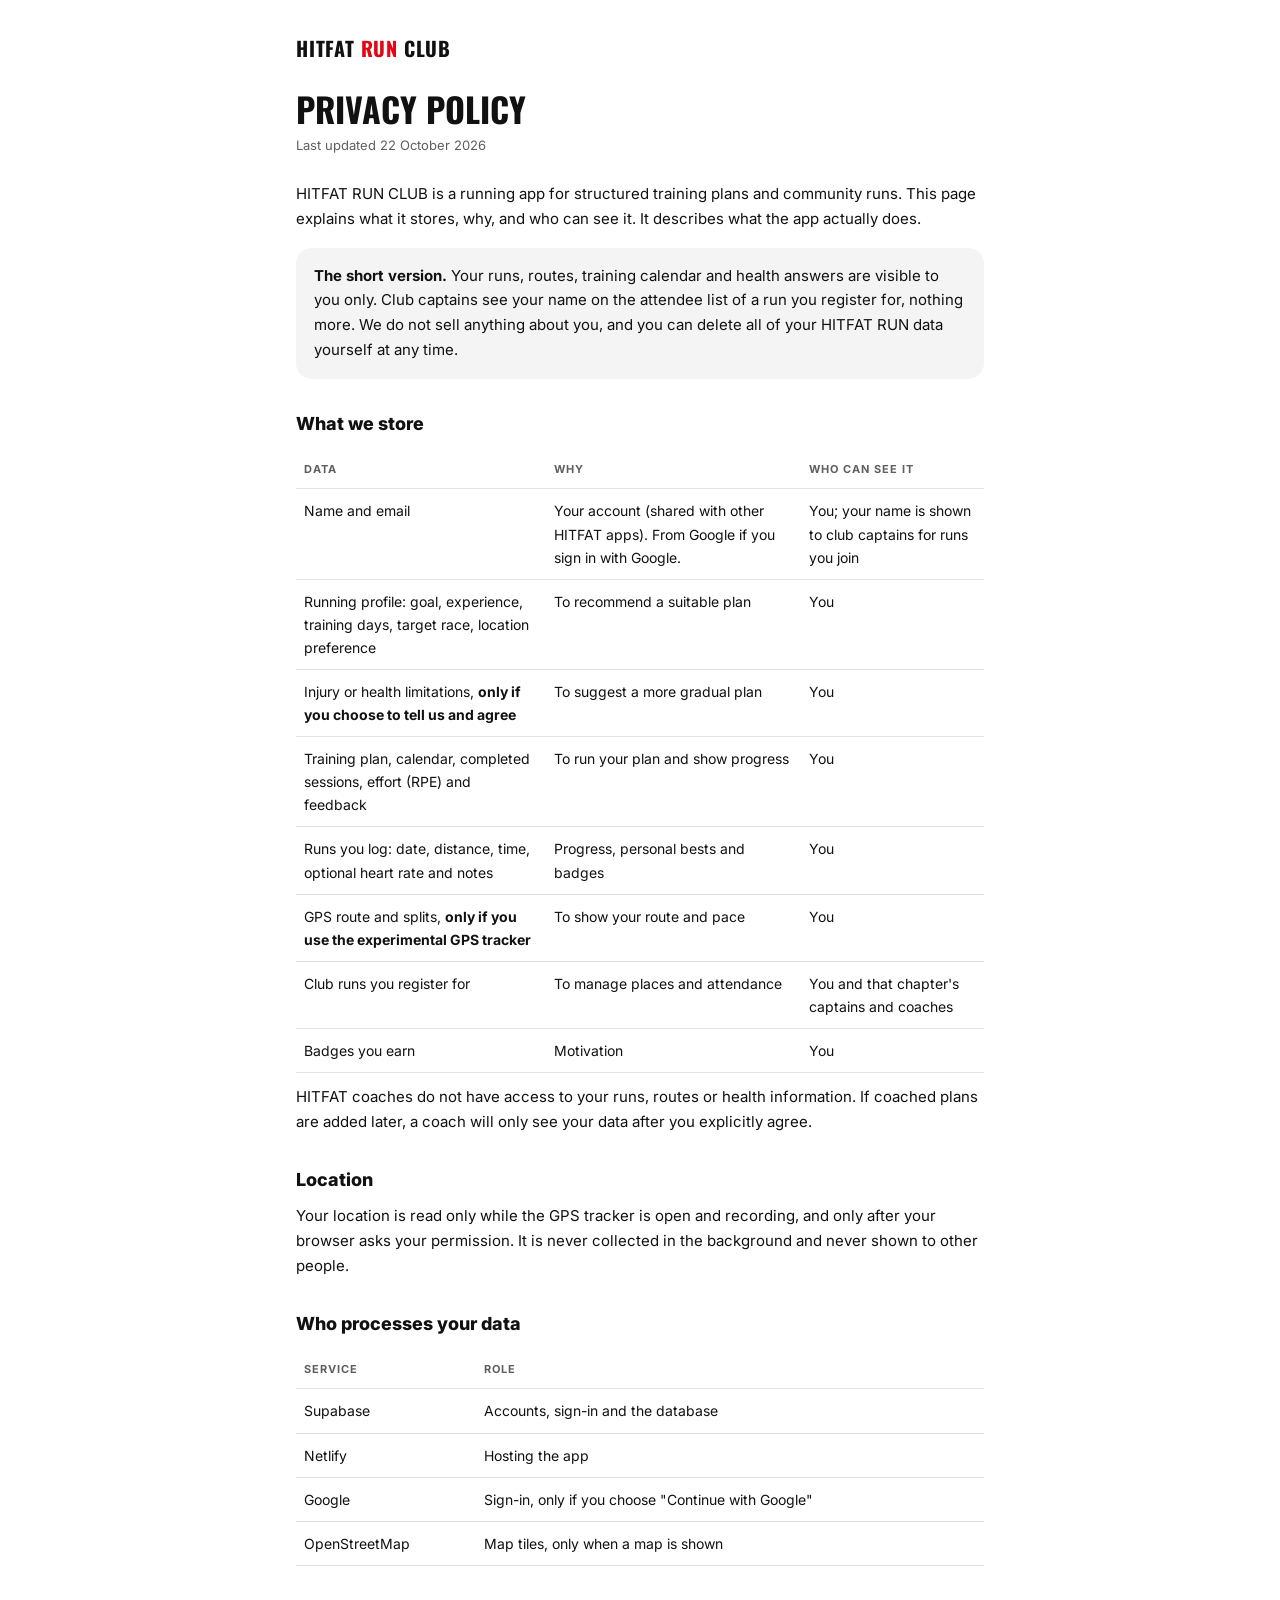
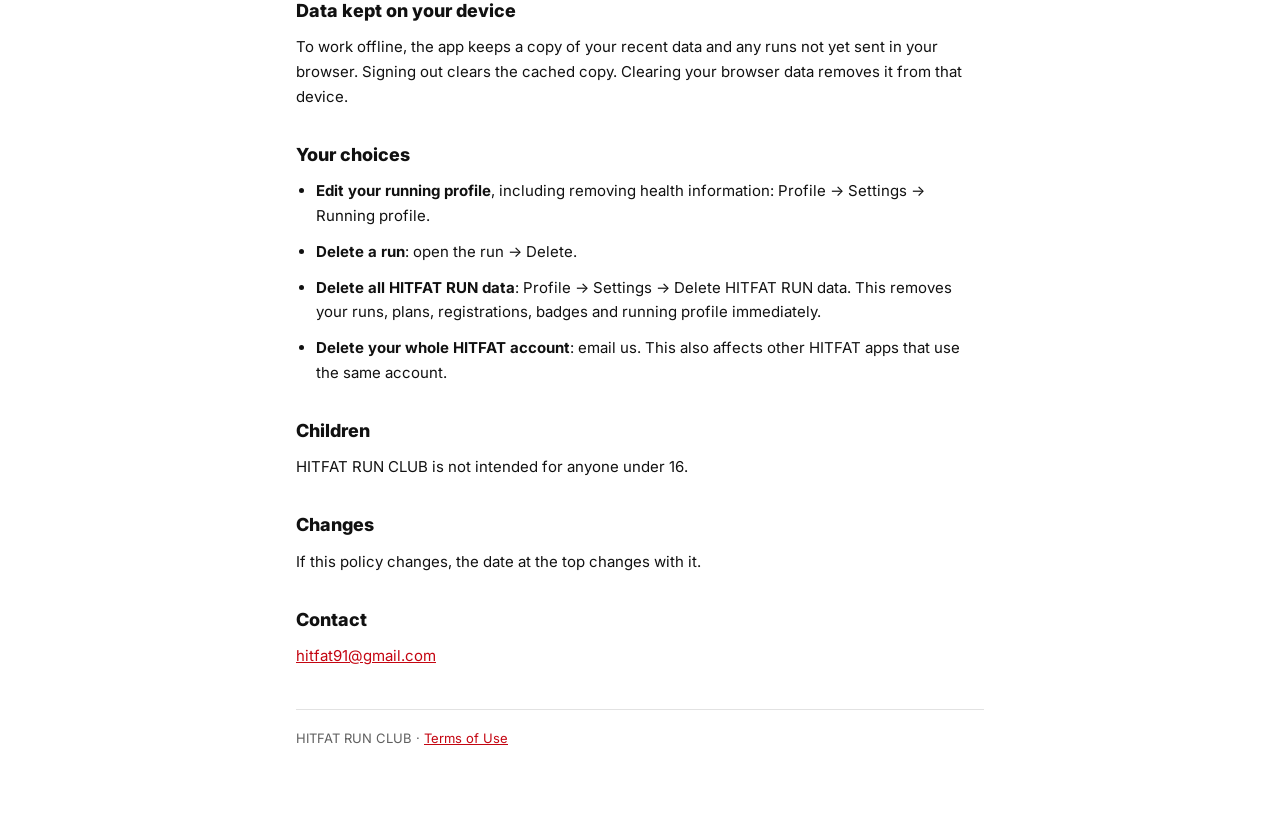
==== privacy.html @ 2c6443d7 "HITFAT RUN CLUB: standalone site, Phase 1 MVP HITFAT RUN as its own site with the app at the root, m" ====
<!DOCTYPE html>
<html lang="en">
<head>
<meta charset="UTF-8">
<meta name="viewport" content="width=device-width, initial-scale=1.0, viewport-fit=cover">
<title>Privacy Policy — HITFAT RUN CLUB</title>
<link rel="icon" type="image/png" sizes="32x32" href="/favicon-32.png">
<link rel="stylesheet" href="https://fonts.googleapis.com/css2?family=Oswald:wght@700&family=Inter:wght@400;600;800&display=swap">
<link rel="stylesheet" href="/legal.css">
</head>
<body>
<div class="wrap">
  <a class="brand" href="/">HITFAT <b>RUN</b> CLUB</a>
  <h1>Privacy Policy</h1>
  <div class="upd">Last updated 22 October 2026</div>

  <p>HITFAT RUN CLUB is a running app for structured training plans and community runs. This page explains what
     it stores, why, and who can see it. It describes what the app actually does.</p>

  <div class="card"><p><b>The short version.</b> Your runs, routes, training calendar and health answers are visible
     to you only. Club captains see your name on the attendee list of a run you register for, nothing more. We do
     not sell anything about you, and you can delete all of your HITFAT RUN data yourself at any time.</p></div>

  <h2>What we store</h2>
  <table>
    <tr><th>Data</th><th>Why</th><th>Who can see it</th></tr>
    <tr><td>Name and email</td><td>Your account (shared with other HITFAT apps). From Google if you sign in with Google.</td><td>You; your name is shown to club captains for runs you join</td></tr>
    <tr><td>Running profile: goal, experience, training days, target race, location preference</td><td>To recommend a suitable plan</td><td>You</td></tr>
    <tr><td>Injury or health limitations, <b>only if you choose to tell us and agree</b></td><td>To suggest a more gradual plan</td><td>You</td></tr>
    <tr><td>Training plan, calendar, completed sessions, effort (RPE) and feedback</td><td>To run your plan and show progress</td><td>You</td></tr>
    <tr><td>Runs you log: date, distance, time, optional heart rate and notes</td><td>Progress, personal bests and badges</td><td>You</td></tr>
    <tr><td>GPS route and splits, <b>only if you use the experimental GPS tracker</b></td><td>To show your route and pace</td><td>You</td></tr>
    <tr><td>Club runs you register for</td><td>To manage places and attendance</td><td>You and that chapter's captains and coaches</td></tr>
    <tr><td>Badges you earn</td><td>Motivation</td><td>You</td></tr>
  </table>
  <p>HITFAT coaches do not have access to your runs, routes or health information. If coached plans are added
     later, a coach will only see your data after you explicitly agree.</p>

  <h2>Location</h2>
  <p>Your location is read only while the GPS tracker is open and recording, and only after your browser asks your
     permission. It is never collected in the background and never shown to other people.</p>

  <h2>Who processes your data</h2>
  <table>
    <tr><th>Service</th><th>Role</th></tr>
    <tr><td>Supabase</td><td>Accounts, sign-in and the database</td></tr>
    <tr><td>Netlify</td><td>Hosting the app</td></tr>
    <tr><td>Google</td><td>Sign-in, only if you choose "Continue with Google"</td></tr>
    <tr><td>OpenStreetMap</td><td>Map tiles, only when a map is shown</td></tr>
  </table>

  <h2>Data kept on your device</h2>
  <p>To work offline, the app keeps a copy of your recent data and any runs not yet sent in your browser. Signing out
     clears the cached copy. Clearing your browser data removes it from that device.</p>

  <h2>Your choices</h2>
  <ul>
    <li><b>Edit your running profile</b>, including removing health information: Profile → Settings → Running profile.</li>
    <li><b>Delete a run</b>: open the run → Delete.</li>
    <li><b>Delete all HITFAT RUN data</b>: Profile → Settings → Delete HITFAT RUN data. This removes your runs, plans,
        registrations, badges and running profile immediately.</li>
    <li><b>Delete your whole HITFAT account</b>: email us. This also affects other HITFAT apps that use the same account.</li>
  </ul>

  <h2>Children</h2>
  <p>HITFAT RUN CLUB is not intended for anyone under 16.</p>

  <h2>Changes</h2>
  <p>If this policy changes, the date at the top changes with it.</p>

  <h2>Contact</h2>
  <p><a href="mailto:hitfat91@gmail.com">hitfat91@gmail.com</a></p>

  <div class="foot">HITFAT RUN CLUB · <a href="/terms">Terms of Use</a></div>
</div>
</body>
</html>
---- legal.css ----
/* Shared by privacy.html and terms.html */
:root{ --bg:#fff; --surface:#F4F4F4; --line:#E2E2E2; --text:#111; --muted:#5F5F5F; --red:#C40511; }
@media (prefers-color-scheme: dark){ :root{ --bg:#0B0B0B; --surface:#161616; --line:#2A2A2A; --text:#fff; --muted:#A8A8A8; --red:#FF4D57; } }
*{ box-sizing:border-box; margin:0; padding:0; }
body{ background:var(--bg); color:var(--text); font-family:Inter,system-ui,sans-serif; line-height:1.65; }
.wrap{ max-width:720px; margin:0 auto; padding:32px 16px 80px; }
.brand{ font-family:Oswald,"Arial Narrow",sans-serif; font-weight:700; font-size:20px; letter-spacing:.04em; display:block; margin-bottom:26px; color:var(--text); text-decoration:none; }
.brand b{ color:#E30613; }
h1{ font-family:Oswald,"Arial Narrow",sans-serif; font-size:34px; text-transform:uppercase; line-height:1.05; margin-bottom:8px; }
h2{ font-size:18px; font-weight:800; margin:30px 0 10px; }
.upd{ color:var(--muted); font-size:13px; margin-bottom:26px; }
p,li{ font-size:15px; margin-bottom:11px; }
ul{ padding-left:20px; }
a{ color:var(--red); }
.card{ background:var(--surface); border-radius:16px; padding:16px 18px; margin:16px 0; }
.card p:last-child{ margin-bottom:0; }
table{ width:100%; border-collapse:collapse; margin:12px 0; font-size:14px; }
th,td{ text-align:left; padding:10px 8px; border-bottom:1px solid var(--line); vertical-align:top; }
th{ color:var(--muted); font-size:11px; letter-spacing:1px; text-transform:uppercase; }
.foot{ margin-top:40px; padding-top:18px; border-top:1px solid var(--line); color:var(--muted); font-size:13px; }
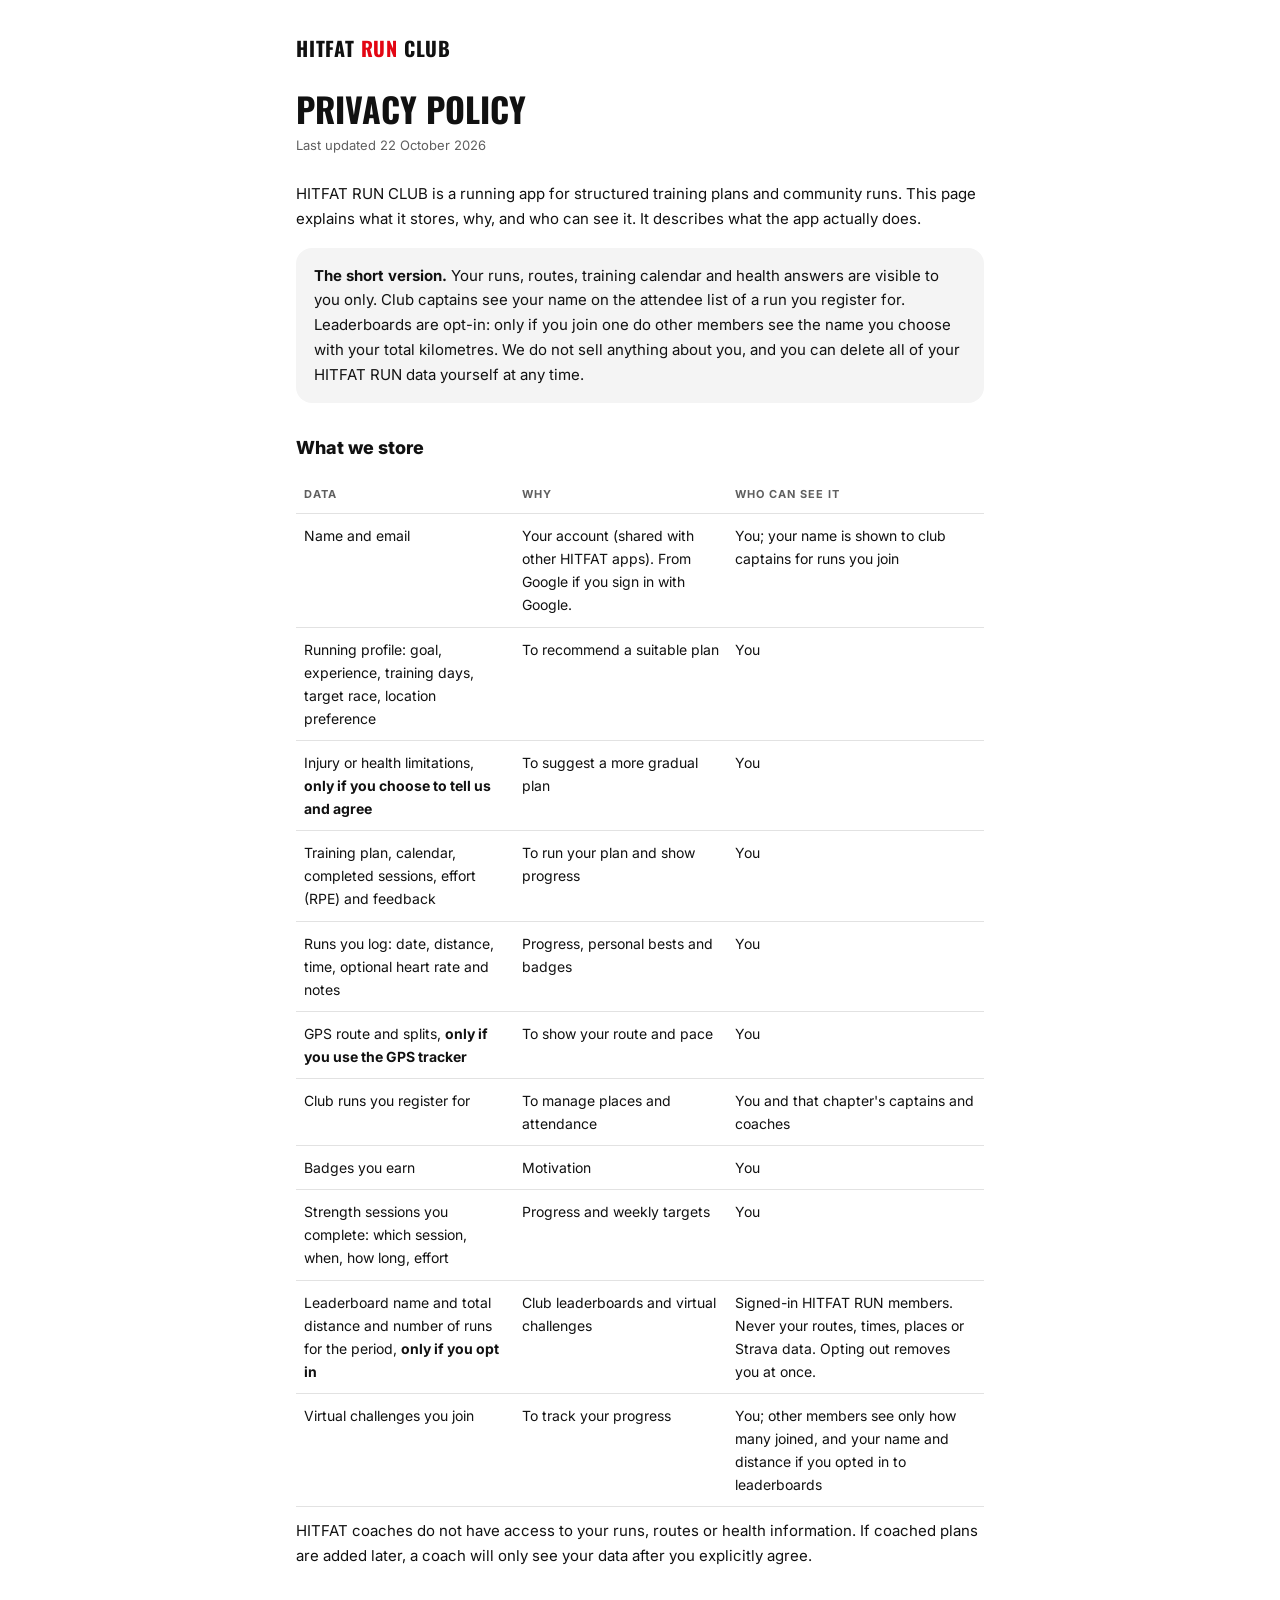
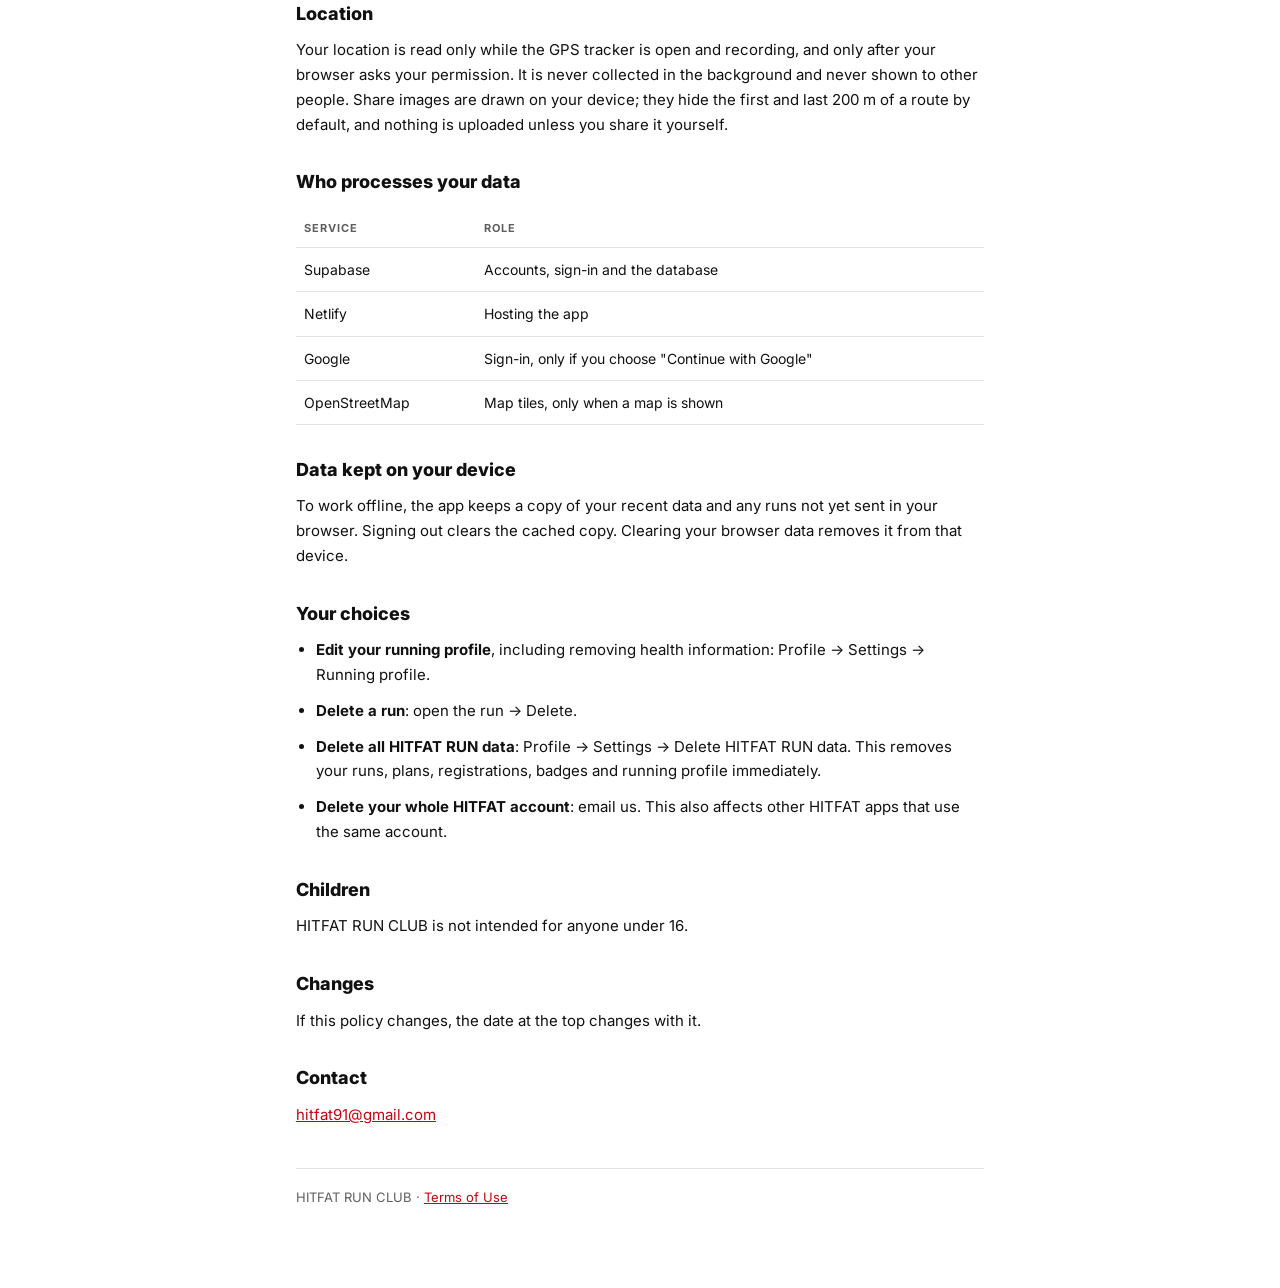
==== commit 2b6fb0d6: "Opt-in leaderboard and virtual run challenges - Leaderboard: week or month, all clubs or your chapte" ====
--- a/privacy.html
+++ b/privacy.html
@@ -18,7 +18,8 @@
      it stores, why, and who can see it. It describes what the app actually does.</p>
 
   <div class="card"><p><b>The short version.</b> Your runs, routes, training calendar and health answers are visible
-     to you only. Club captains see your name on the attendee list of a run you register for, nothing more. We do
+     to you only. Club captains see your name on the attendee list of a run you register for. Leaderboards are
+     opt-in: only if you join one do other members see the name you choose with your total kilometres. We do
      not sell anything about you, and you can delete all of your HITFAT RUN data yourself at any time.</p></div>
 
   <h2>What we store</h2>
@@ -29,16 +30,20 @@
     <tr><td>Injury or health limitations, <b>only if you choose to tell us and agree</b></td><td>To suggest a more gradual plan</td><td>You</td></tr>
     <tr><td>Training plan, calendar, completed sessions, effort (RPE) and feedback</td><td>To run your plan and show progress</td><td>You</td></tr>
     <tr><td>Runs you log: date, distance, time, optional heart rate and notes</td><td>Progress, personal bests and badges</td><td>You</td></tr>
-    <tr><td>GPS route and splits, <b>only if you use the experimental GPS tracker</b></td><td>To show your route and pace</td><td>You</td></tr>
+    <tr><td>GPS route and splits, <b>only if you use the GPS tracker</b></td><td>To show your route and pace</td><td>You</td></tr>
     <tr><td>Club runs you register for</td><td>To manage places and attendance</td><td>You and that chapter's captains and coaches</td></tr>
     <tr><td>Badges you earn</td><td>Motivation</td><td>You</td></tr>
+    <tr><td>Strength sessions you complete: which session, when, how long, effort</td><td>Progress and weekly targets</td><td>You</td></tr>
+    <tr><td>Leaderboard name and total distance and number of runs for the period, <b>only if you opt in</b></td><td>Club leaderboards and virtual challenges</td><td>Signed-in HITFAT RUN members. Never your routes, times, places or Strava data. Opting out removes you at once.</td></tr>
+    <tr><td>Virtual challenges you join</td><td>To track your progress</td><td>You; other members see only how many joined, and your name and distance if you opted in to leaderboards</td></tr>
   </table>
   <p>HITFAT coaches do not have access to your runs, routes or health information. If coached plans are added
      later, a coach will only see your data after you explicitly agree.</p>
 
   <h2>Location</h2>
   <p>Your location is read only while the GPS tracker is open and recording, and only after your browser asks your
-     permission. It is never collected in the background and never shown to other people.</p>
+     permission. It is never collected in the background and never shown to other people. Share images are drawn on your device;
+     they hide the first and last 200 m of a route by default, and nothing is uploaded unless you share it yourself.</p>
 
   <h2>Who processes your data</h2>
   <table>
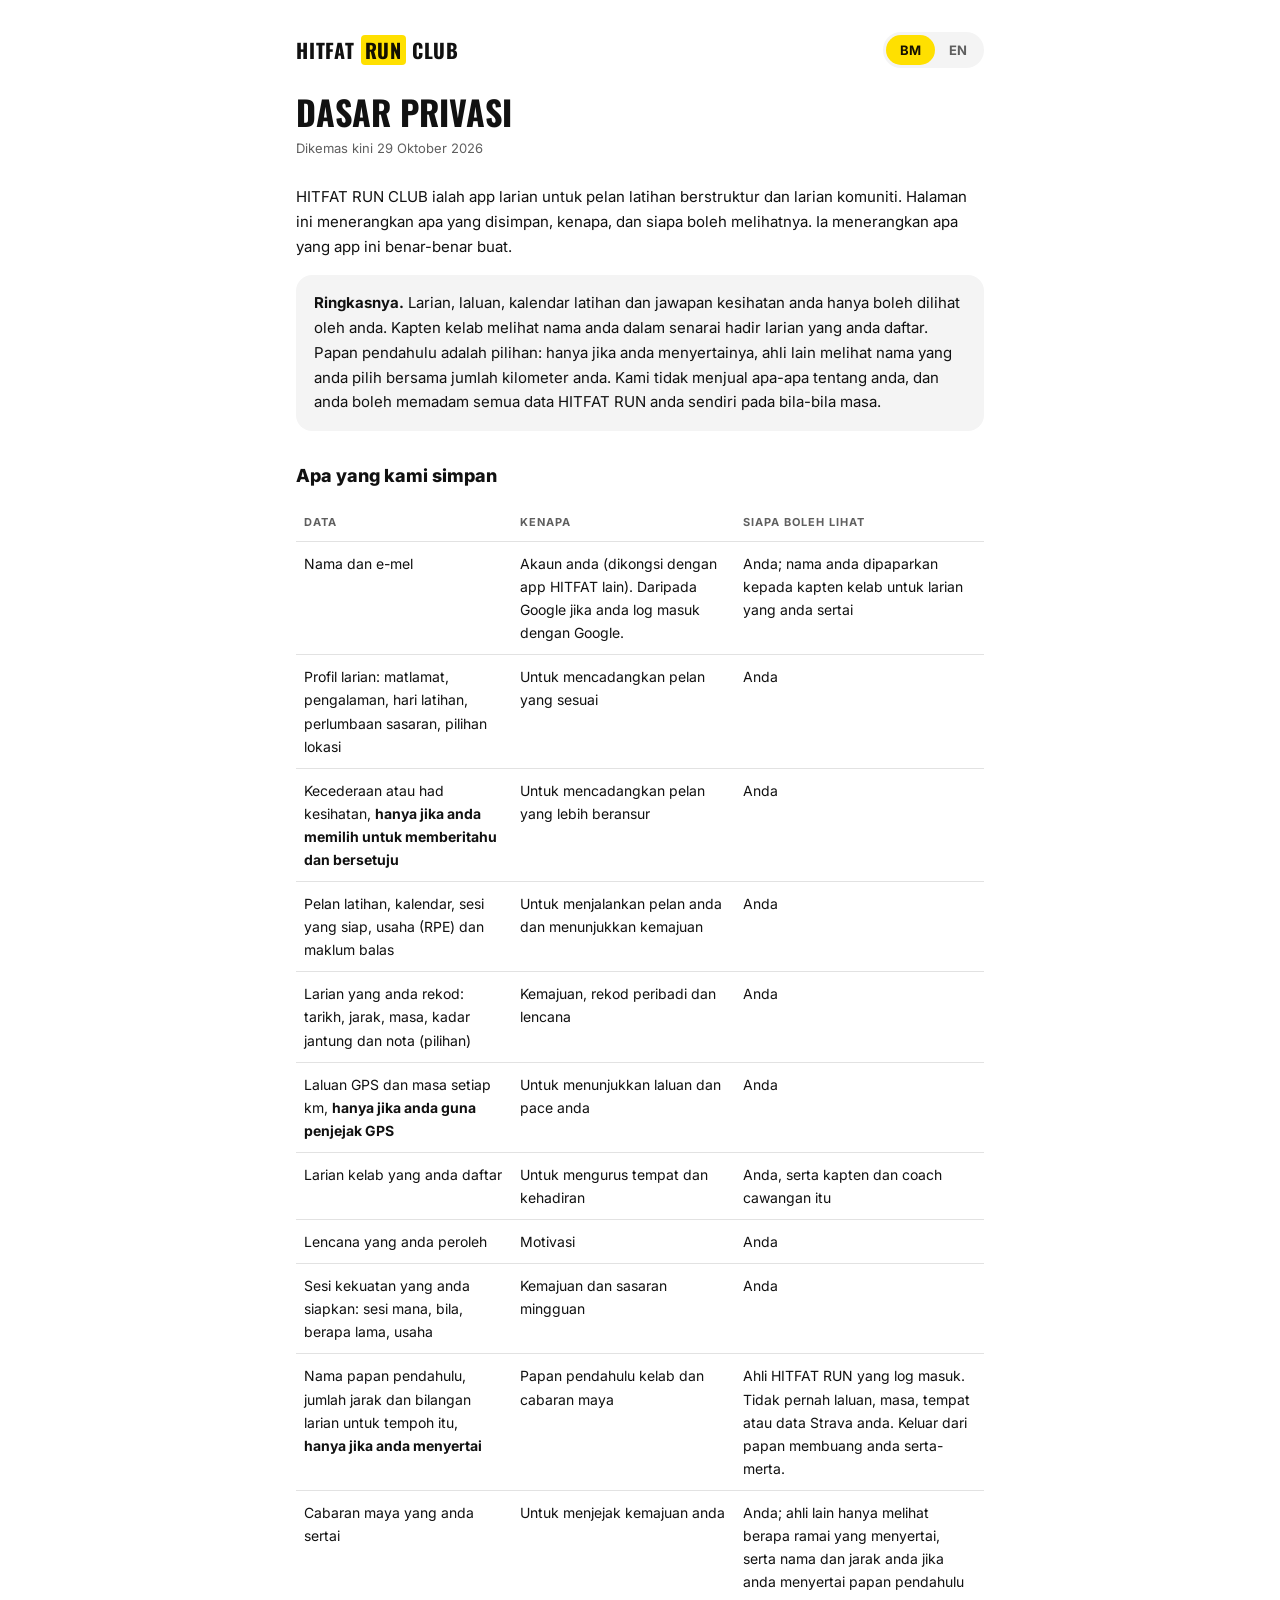
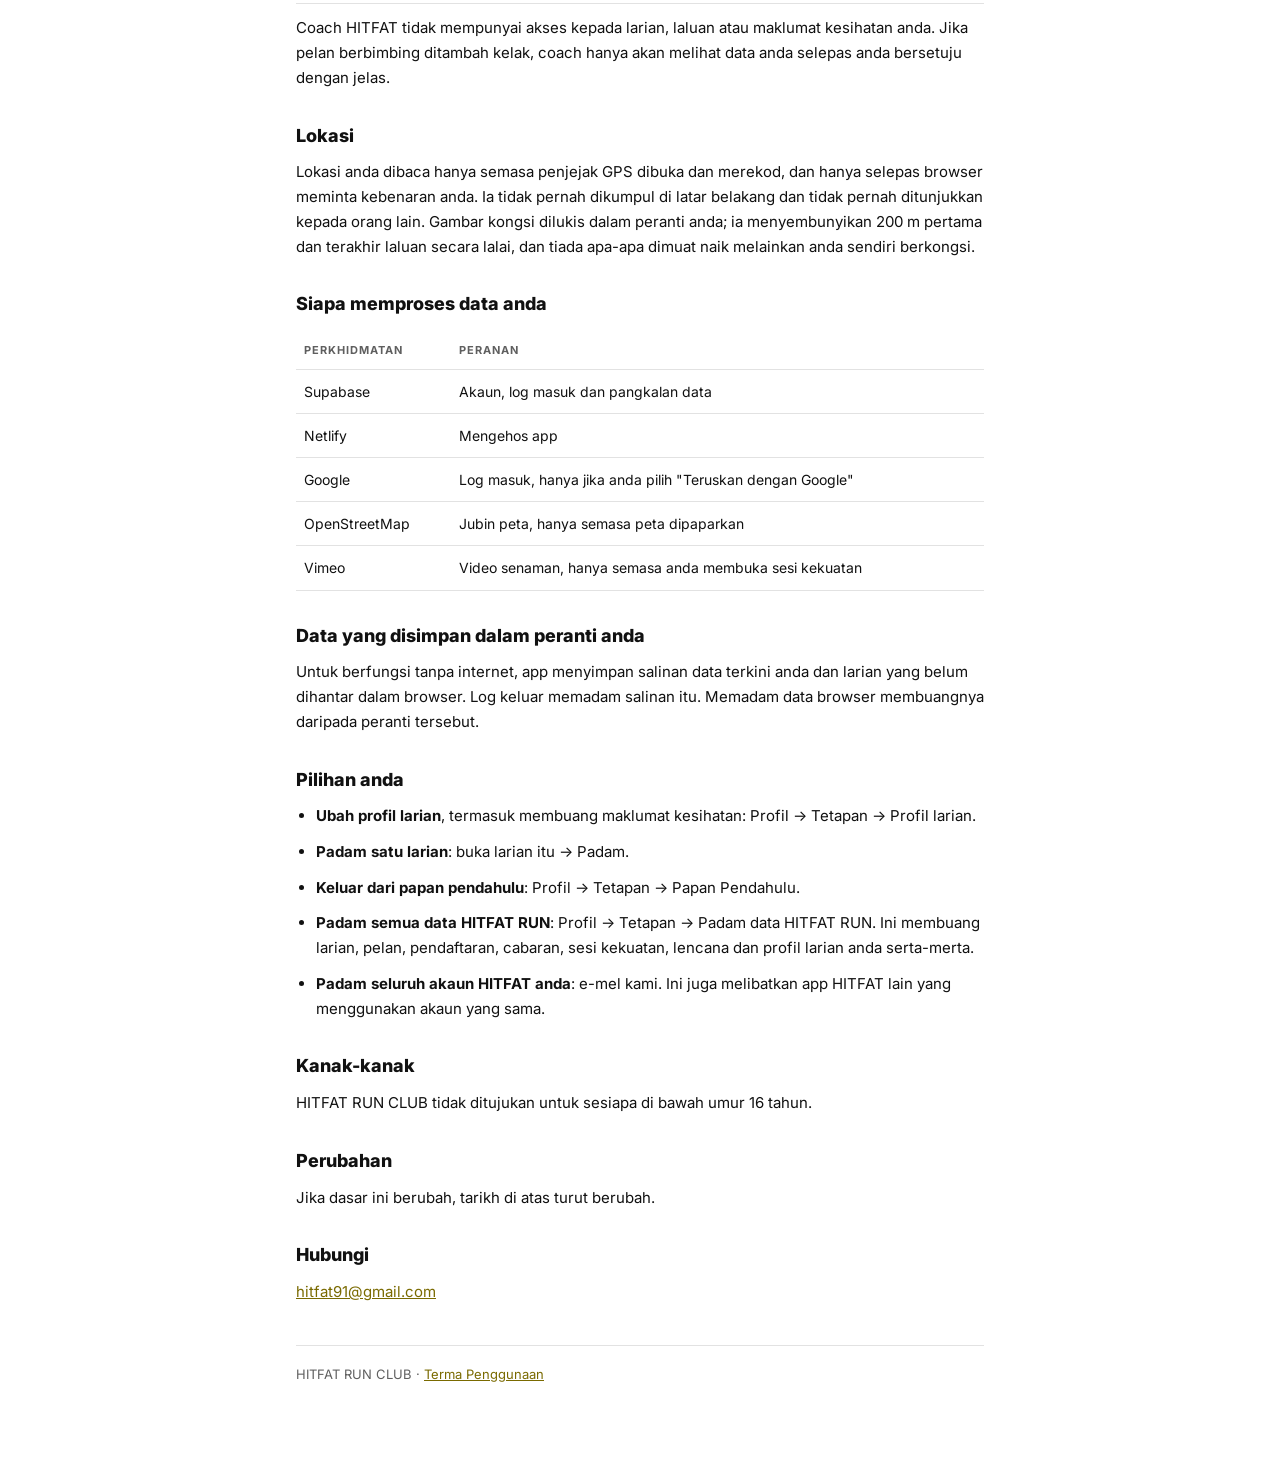
==== commit 853990ca: "Fasa 1: BM first, bilingual legal pages, lighter first load - Plan names in Bahasa Malaysia (Mula La" ====
--- a/privacy.html
+++ b/privacy.html
@@ -1,18 +1,94 @@
 <!DOCTYPE html>
-<html lang="en">
+<html lang="ms">
 <head>
 <meta charset="UTF-8">
 <meta name="viewport" content="width=device-width, initial-scale=1.0, viewport-fit=cover">
-<title>Privacy Policy — HITFAT RUN CLUB</title>
+<title>Dasar Privasi · Privacy Policy — HITFAT RUN CLUB</title>
 <link rel="icon" type="image/png" sizes="32x32" href="/favicon-32.png">
 <link rel="stylesheet" href="https://fonts.googleapis.com/css2?family=Oswald:wght@700&family=Inter:wght@400;600;800&display=swap">
 <link rel="stylesheet" href="/legal.css">
+<script src="/legal.js" defer></script>
 </head>
 <body>
 <div class="wrap">
-  <a class="brand" href="/">HITFAT <b>RUN</b> CLUB</a>
+  <div class="top"><a class="brand" href="/">HITFAT <b>RUN</b> CLUB</a>
+    <div class="lang" role="group" aria-label="Bahasa / Language"><button data-lang="ms">BM</button><button data-lang="en">EN</button></div></div>
+
+<section lang="ms">
+  <h1>Dasar Privasi</h1>
+  <div class="upd">Dikemas kini 29 Oktober 2026</div>
+
+  <p>HITFAT RUN CLUB ialah app larian untuk pelan latihan berstruktur dan larian komuniti. Halaman ini menerangkan
+     apa yang disimpan, kenapa, dan siapa boleh melihatnya. Ia menerangkan apa yang app ini benar-benar buat.</p>
+
+  <div class="card"><p><b>Ringkasnya.</b> Larian, laluan, kalendar latihan dan jawapan kesihatan anda hanya boleh dilihat
+     oleh anda. Kapten kelab melihat nama anda dalam senarai hadir larian yang anda daftar. Papan pendahulu adalah
+     pilihan: hanya jika anda menyertainya, ahli lain melihat nama yang anda pilih bersama jumlah kilometer anda.
+     Kami tidak menjual apa-apa tentang anda, dan anda boleh memadam semua data HITFAT RUN anda sendiri pada bila-bila masa.</p></div>
+
+  <h2>Apa yang kami simpan</h2>
+  <table>
+    <tr><th>Data</th><th>Kenapa</th><th>Siapa boleh lihat</th></tr>
+    <tr><td>Nama dan e-mel</td><td>Akaun anda (dikongsi dengan app HITFAT lain). Daripada Google jika anda log masuk dengan Google.</td><td>Anda; nama anda dipaparkan kepada kapten kelab untuk larian yang anda sertai</td></tr>
+    <tr><td>Profil larian: matlamat, pengalaman, hari latihan, perlumbaan sasaran, pilihan lokasi</td><td>Untuk mencadangkan pelan yang sesuai</td><td>Anda</td></tr>
+    <tr><td>Kecederaan atau had kesihatan, <b>hanya jika anda memilih untuk memberitahu dan bersetuju</b></td><td>Untuk mencadangkan pelan yang lebih beransur</td><td>Anda</td></tr>
+    <tr><td>Pelan latihan, kalendar, sesi yang siap, usaha (RPE) dan maklum balas</td><td>Untuk menjalankan pelan anda dan menunjukkan kemajuan</td><td>Anda</td></tr>
+    <tr><td>Larian yang anda rekod: tarikh, jarak, masa, kadar jantung dan nota (pilihan)</td><td>Kemajuan, rekod peribadi dan lencana</td><td>Anda</td></tr>
+    <tr><td>Laluan GPS dan masa setiap km, <b>hanya jika anda guna penjejak GPS</b></td><td>Untuk menunjukkan laluan dan pace anda</td><td>Anda</td></tr>
+    <tr><td>Larian kelab yang anda daftar</td><td>Untuk mengurus tempat dan kehadiran</td><td>Anda, serta kapten dan coach cawangan itu</td></tr>
+    <tr><td>Lencana yang anda peroleh</td><td>Motivasi</td><td>Anda</td></tr>
+    <tr><td>Sesi kekuatan yang anda siapkan: sesi mana, bila, berapa lama, usaha</td><td>Kemajuan dan sasaran mingguan</td><td>Anda</td></tr>
+    <tr><td>Nama papan pendahulu, jumlah jarak dan bilangan larian untuk tempoh itu, <b>hanya jika anda menyertai</b></td><td>Papan pendahulu kelab dan cabaran maya</td><td>Ahli HITFAT RUN yang log masuk. Tidak pernah laluan, masa, tempat atau data Strava anda. Keluar dari papan membuang anda serta-merta.</td></tr>
+    <tr><td>Cabaran maya yang anda sertai</td><td>Untuk menjejak kemajuan anda</td><td>Anda; ahli lain hanya melihat berapa ramai yang menyertai, serta nama dan jarak anda jika anda menyertai papan pendahulu</td></tr>
+  </table>
+  <p>Coach HITFAT tidak mempunyai akses kepada larian, laluan atau maklumat kesihatan anda. Jika pelan berbimbing
+     ditambah kelak, coach hanya akan melihat data anda selepas anda bersetuju dengan jelas.</p>
+
+  <h2>Lokasi</h2>
+  <p>Lokasi anda dibaca hanya semasa penjejak GPS dibuka dan merekod, dan hanya selepas browser meminta kebenaran anda.
+     Ia tidak pernah dikumpul di latar belakang dan tidak pernah ditunjukkan kepada orang lain.
+     Gambar kongsi dilukis dalam peranti anda; ia menyembunyikan 200 m pertama dan terakhir laluan secara lalai, dan tiada apa-apa
+     dimuat naik melainkan anda sendiri berkongsi.</p>
+
+  <h2>Siapa memproses data anda</h2>
+  <table>
+    <tr><th>Perkhidmatan</th><th>Peranan</th></tr>
+    <tr><td>Supabase</td><td>Akaun, log masuk dan pangkalan data</td></tr>
+    <tr><td>Netlify</td><td>Mengehos app</td></tr>
+    <tr><td>Google</td><td>Log masuk, hanya jika anda pilih "Teruskan dengan Google"</td></tr>
+    <tr><td>OpenStreetMap</td><td>Jubin peta, hanya semasa peta dipaparkan</td></tr>
+    <tr><td>Vimeo</td><td>Video senaman, hanya semasa anda membuka sesi kekuatan</td></tr>
+  </table>
+
+  <h2>Data yang disimpan dalam peranti anda</h2>
+  <p>Untuk berfungsi tanpa internet, app menyimpan salinan data terkini anda dan larian yang belum dihantar dalam browser.
+     Log keluar memadam salinan itu. Memadam data browser membuangnya daripada peranti tersebut.</p>
+
+  <h2>Pilihan anda</h2>
+  <ul>
+    <li><b>Ubah profil larian</b>, termasuk membuang maklumat kesihatan: Profil → Tetapan → Profil larian.</li>
+    <li><b>Padam satu larian</b>: buka larian itu → Padam.</li>
+    <li><b>Keluar dari papan pendahulu</b>: Profil → Tetapan → Papan Pendahulu.</li>
+    <li><b>Padam semua data HITFAT RUN</b>: Profil → Tetapan → Padam data HITFAT RUN. Ini membuang larian, pelan,
+        pendaftaran, cabaran, sesi kekuatan, lencana dan profil larian anda serta-merta.</li>
+    <li><b>Padam seluruh akaun HITFAT anda</b>: e-mel kami. Ini juga melibatkan app HITFAT lain yang menggunakan akaun yang sama.</li>
+  </ul>
+
+  <h2>Kanak-kanak</h2>
+  <p>HITFAT RUN CLUB tidak ditujukan untuk sesiapa di bawah umur 16 tahun.</p>
+
+  <h2>Perubahan</h2>
+  <p>Jika dasar ini berubah, tarikh di atas turut berubah.</p>
+
+  <h2>Hubungi</h2>
+  <p><a href="mailto:hitfat91@gmail.com">hitfat91@gmail.com</a></p>
+
+  <div class="foot">HITFAT RUN CLUB · <a href="/terms">Terma Penggunaan</a></div>
+</section>
+
+<section lang="en">
   <h1>Privacy Policy</h1>
-  <div class="upd">Last updated 22 October 2026</div>
+  <div class="upd">Last updated 29 October 2026</div>
 
   <p>HITFAT RUN CLUB is a running app for structured training plans and community runs. This page explains what
      it stores, why, and who can see it. It describes what the app actually does.</p>
@@ -42,8 +118,9 @@
 
   <h2>Location</h2>
   <p>Your location is read only while the GPS tracker is open and recording, and only after your browser asks your
-     permission. It is never collected in the background and never shown to other people. Share images are drawn on your device;
-     they hide the first and last 200 m of a route by default, and nothing is uploaded unless you share it yourself.</p>
+     permission. It is never collected in the background and never shown to other people.
+     Share images are drawn on your device; they hide the first and last 200 m of a route by default, and nothing is
+     uploaded unless you share it yourself.</p>
 
   <h2>Who processes your data</h2>
   <table>
@@ -52,6 +129,7 @@
     <tr><td>Netlify</td><td>Hosting the app</td></tr>
     <tr><td>Google</td><td>Sign-in, only if you choose "Continue with Google"</td></tr>
     <tr><td>OpenStreetMap</td><td>Map tiles, only when a map is shown</td></tr>
+    <tr><td>Vimeo</td><td>Workout videos, only while you open a strength session</td></tr>
   </table>
 
   <h2>Data kept on your device</h2>
@@ -62,8 +140,9 @@
   <ul>
     <li><b>Edit your running profile</b>, including removing health information: Profile → Settings → Running profile.</li>
     <li><b>Delete a run</b>: open the run → Delete.</li>
+    <li><b>Leave the leaderboard</b>: Profile → Settings → Leaderboard.</li>
     <li><b>Delete all HITFAT RUN data</b>: Profile → Settings → Delete HITFAT RUN data. This removes your runs, plans,
-        registrations, badges and running profile immediately.</li>
+        registrations, challenges, strength sessions, badges and running profile immediately.</li>
     <li><b>Delete your whole HITFAT account</b>: email us. This also affects other HITFAT apps that use the same account.</li>
   </ul>
 
@@ -77,6 +156,7 @@
   <p><a href="mailto:hitfat91@gmail.com">hitfat91@gmail.com</a></p>
 
   <div class="foot">HITFAT RUN CLUB · <a href="/terms">Terms of Use</a></div>
+</section>
 </div>
 </body>
 </html>
--- a/legal.css
+++ b/legal.css
@@ -1,20 +1,27 @@
 /* Shared by privacy.html and terms.html */
-:root{ --bg:#fff; --surface:#F4F4F4; --line:#E2E2E2; --text:#111; --muted:#5F5F5F; --red:#C40511; }
-@media (prefers-color-scheme: dark){ :root{ --bg:#0B0B0B; --surface:#161616; --line:#2A2A2A; --text:#fff; --muted:#A8A8A8; --red:#FF4D57; } }
+:root{ --bg:#fff; --surface:#F4F4F4; --line:#E2E2E2; --text:#111; --muted:#5F5F5F; --link:#7A6A00; --accent:#111; }
+@media (prefers-color-scheme: dark){ :root{ --bg:#000; --surface:#0E0E0E; --line:#262626; --text:#fff; --muted:#9A9A9A; --link:#FFE000; --accent:#FFE000; } }
 *{ box-sizing:border-box; margin:0; padding:0; }
 body{ background:var(--bg); color:var(--text); font-family:Inter,system-ui,sans-serif; line-height:1.65; }
 .wrap{ max-width:720px; margin:0 auto; padding:32px 16px 80px; }
-.brand{ font-family:Oswald,"Arial Narrow",sans-serif; font-weight:700; font-size:20px; letter-spacing:.04em; display:block; margin-bottom:26px; color:var(--text); text-decoration:none; }
-.brand b{ color:#E30613; }
+.brand{ font-family:Oswald,"Arial Narrow",sans-serif; font-weight:700; font-size:20px; letter-spacing:.04em; display:block; color:var(--text); text-decoration:none; }
+.brand b{ background:#FFE000; color:#141000; padding:0 4px; border-radius:4px; }
 h1{ font-family:Oswald,"Arial Narrow",sans-serif; font-size:34px; text-transform:uppercase; line-height:1.05; margin-bottom:8px; }
 h2{ font-size:18px; font-weight:800; margin:30px 0 10px; }
 .upd{ color:var(--muted); font-size:13px; margin-bottom:26px; }
 p,li{ font-size:15px; margin-bottom:11px; }
 ul{ padding-left:20px; }
-a{ color:var(--red); }
+a{ color:var(--link); }
 .card{ background:var(--surface); border-radius:16px; padding:16px 18px; margin:16px 0; }
 .card p:last-child{ margin-bottom:0; }
 table{ width:100%; border-collapse:collapse; margin:12px 0; font-size:14px; }
 th,td{ text-align:left; padding:10px 8px; border-bottom:1px solid var(--line); vertical-align:top; }
 th{ color:var(--muted); font-size:11px; letter-spacing:1px; text-transform:uppercase; }
 .foot{ margin-top:40px; padding-top:18px; border-top:1px solid var(--line); color:var(--muted); font-size:13px; }
+.top{ display:flex; justify-content:space-between; align-items:center; gap:12px; margin-bottom:26px; }
+.lang{ display:flex; background:var(--surface); border-radius:999px; padding:3px; }
+.lang button{ font:700 13px Inter,sans-serif; border:0; background:none; color:var(--muted); padding:7px 14px; border-radius:999px; cursor:pointer; }
+.lang button[aria-pressed="true"]{ background:#FFE000; color:#141000; }
+[hidden]{ display:none !important; }
+/* BM first even before legal.js runs; it switches html[lang] */
+section[lang="en"]{ display:none; } html[lang="en"] section[lang="en"]{ display:block; } html[lang="en"] section[lang="ms"]{ display:none; }
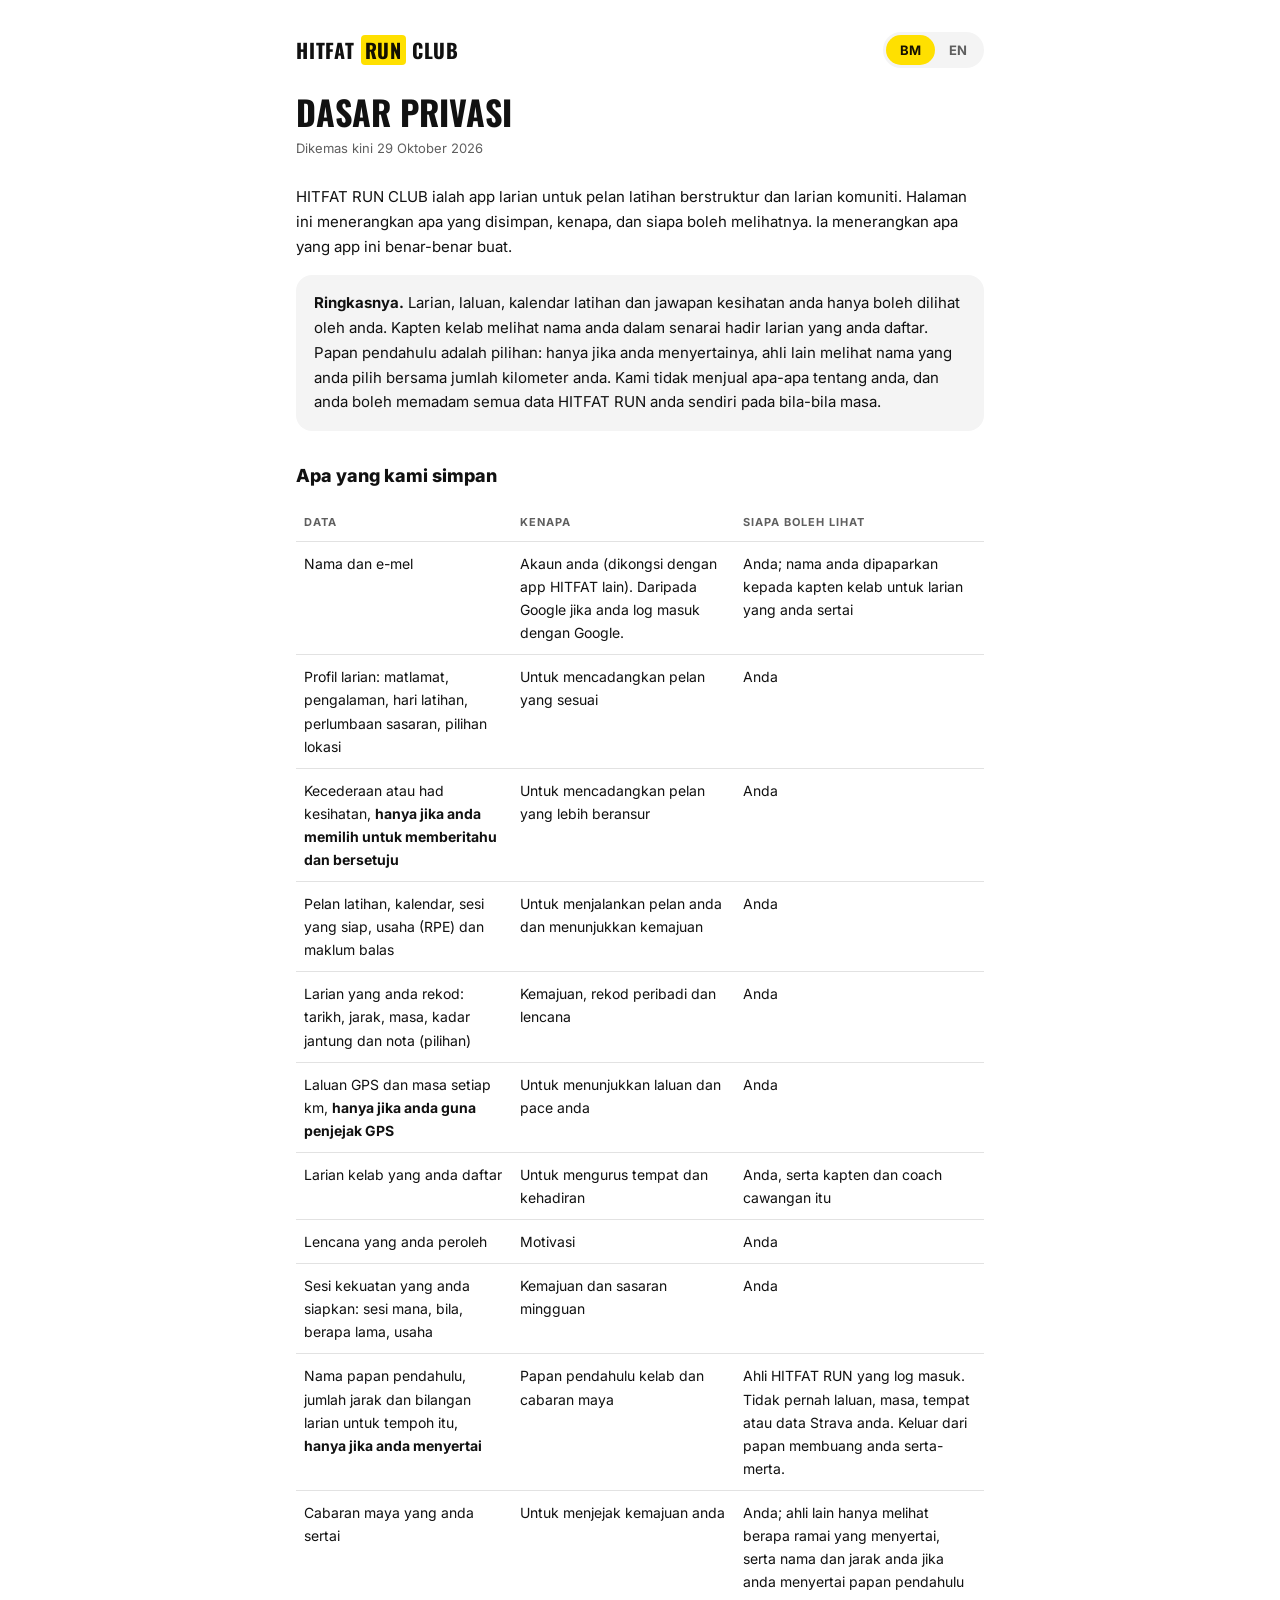
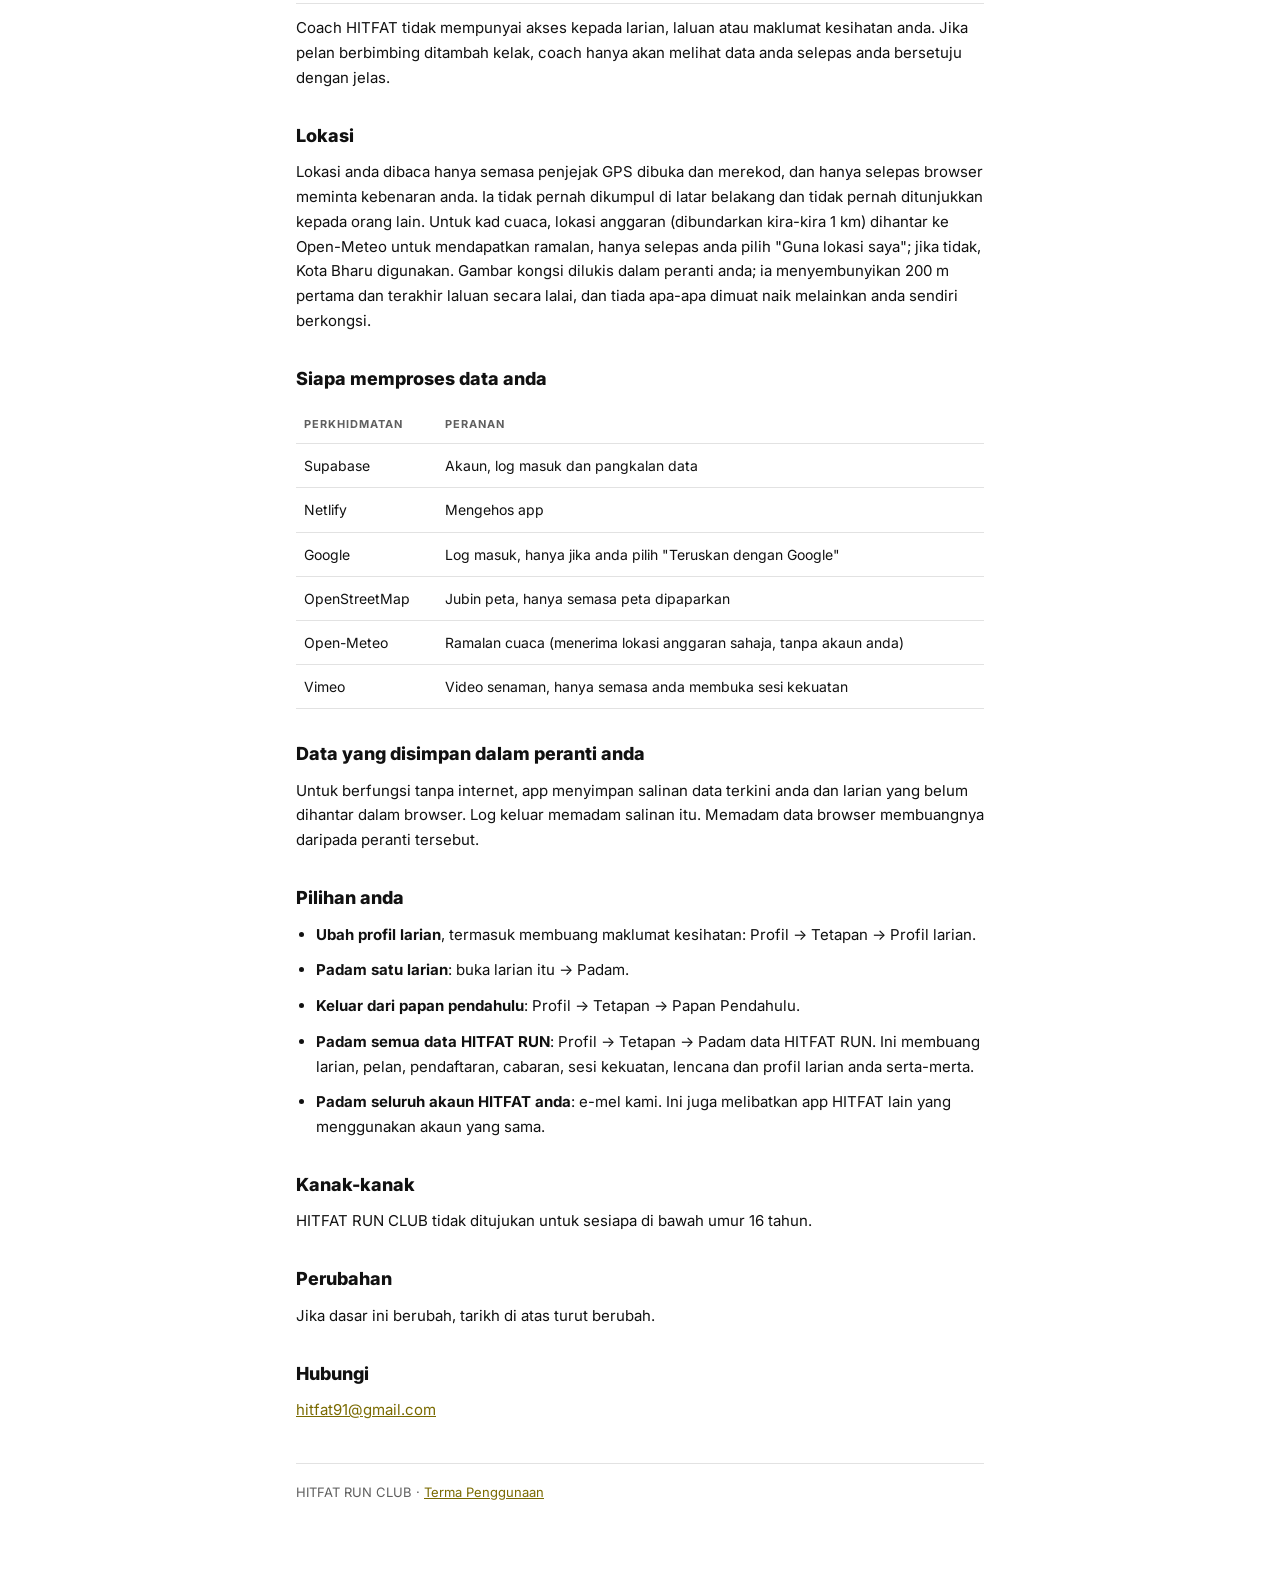
==== commit 53a43b0d: "Fasa 2: running weather and heat warning on Home - js/weather.js: Open-Meteo forecast (no key), temp" ====
--- a/privacy.html
+++ b/privacy.html
@@ -46,8 +46,9 @@
 
   <h2>Lokasi</h2>
   <p>Lokasi anda dibaca hanya semasa penjejak GPS dibuka dan merekod, dan hanya selepas browser meminta kebenaran anda.
-     Ia tidak pernah dikumpul di latar belakang dan tidak pernah ditunjukkan kepada orang lain.
-     Gambar kongsi dilukis dalam peranti anda; ia menyembunyikan 200 m pertama dan terakhir laluan secara lalai, dan tiada apa-apa
+     Ia tidak pernah dikumpul di latar belakang dan tidak pernah ditunjukkan kepada orang lain. Untuk kad cuaca, lokasi
+     anggaran (dibundarkan kira-kira 1 km) dihantar ke Open-Meteo untuk mendapatkan ramalan, hanya selepas anda pilih "Guna lokasi saya";
+     jika tidak, Kota Bharu digunakan. Gambar kongsi dilukis dalam peranti anda; ia menyembunyikan 200 m pertama dan terakhir laluan secara lalai, dan tiada apa-apa
      dimuat naik melainkan anda sendiri berkongsi.</p>
 
   <h2>Siapa memproses data anda</h2>
@@ -57,6 +58,7 @@
     <tr><td>Netlify</td><td>Mengehos app</td></tr>
     <tr><td>Google</td><td>Log masuk, hanya jika anda pilih "Teruskan dengan Google"</td></tr>
     <tr><td>OpenStreetMap</td><td>Jubin peta, hanya semasa peta dipaparkan</td></tr>
+    <tr><td>Open-Meteo</td><td>Ramalan cuaca (menerima lokasi anggaran sahaja, tanpa akaun anda)</td></tr>
     <tr><td>Vimeo</td><td>Video senaman, hanya semasa anda membuka sesi kekuatan</td></tr>
   </table>
 
@@ -118,8 +120,9 @@
 
   <h2>Location</h2>
   <p>Your location is read only while the GPS tracker is open and recording, and only after your browser asks your
-     permission. It is never collected in the background and never shown to other people.
-     Share images are drawn on your device; they hide the first and last 200 m of a route by default, and nothing is
+     permission. It is never collected in the background and never shown to other people. For the weather card, an
+     approximate location (rounded to about 1 km) is sent to Open-Meteo for a forecast, only after you choose "Use my location";
+     otherwise Kota Bharu is used. Share images are drawn on your device; they hide the first and last 200 m of a route by default, and nothing is
      uploaded unless you share it yourself.</p>
 
   <h2>Who processes your data</h2>
@@ -129,6 +132,7 @@
     <tr><td>Netlify</td><td>Hosting the app</td></tr>
     <tr><td>Google</td><td>Sign-in, only if you choose "Continue with Google"</td></tr>
     <tr><td>OpenStreetMap</td><td>Map tiles, only when a map is shown</td></tr>
+    <tr><td>Open-Meteo</td><td>Weather forecast (receives an approximate location only, never your account)</td></tr>
     <tr><td>Vimeo</td><td>Workout videos, only while you open a strength session</td></tr>
   </table>
 
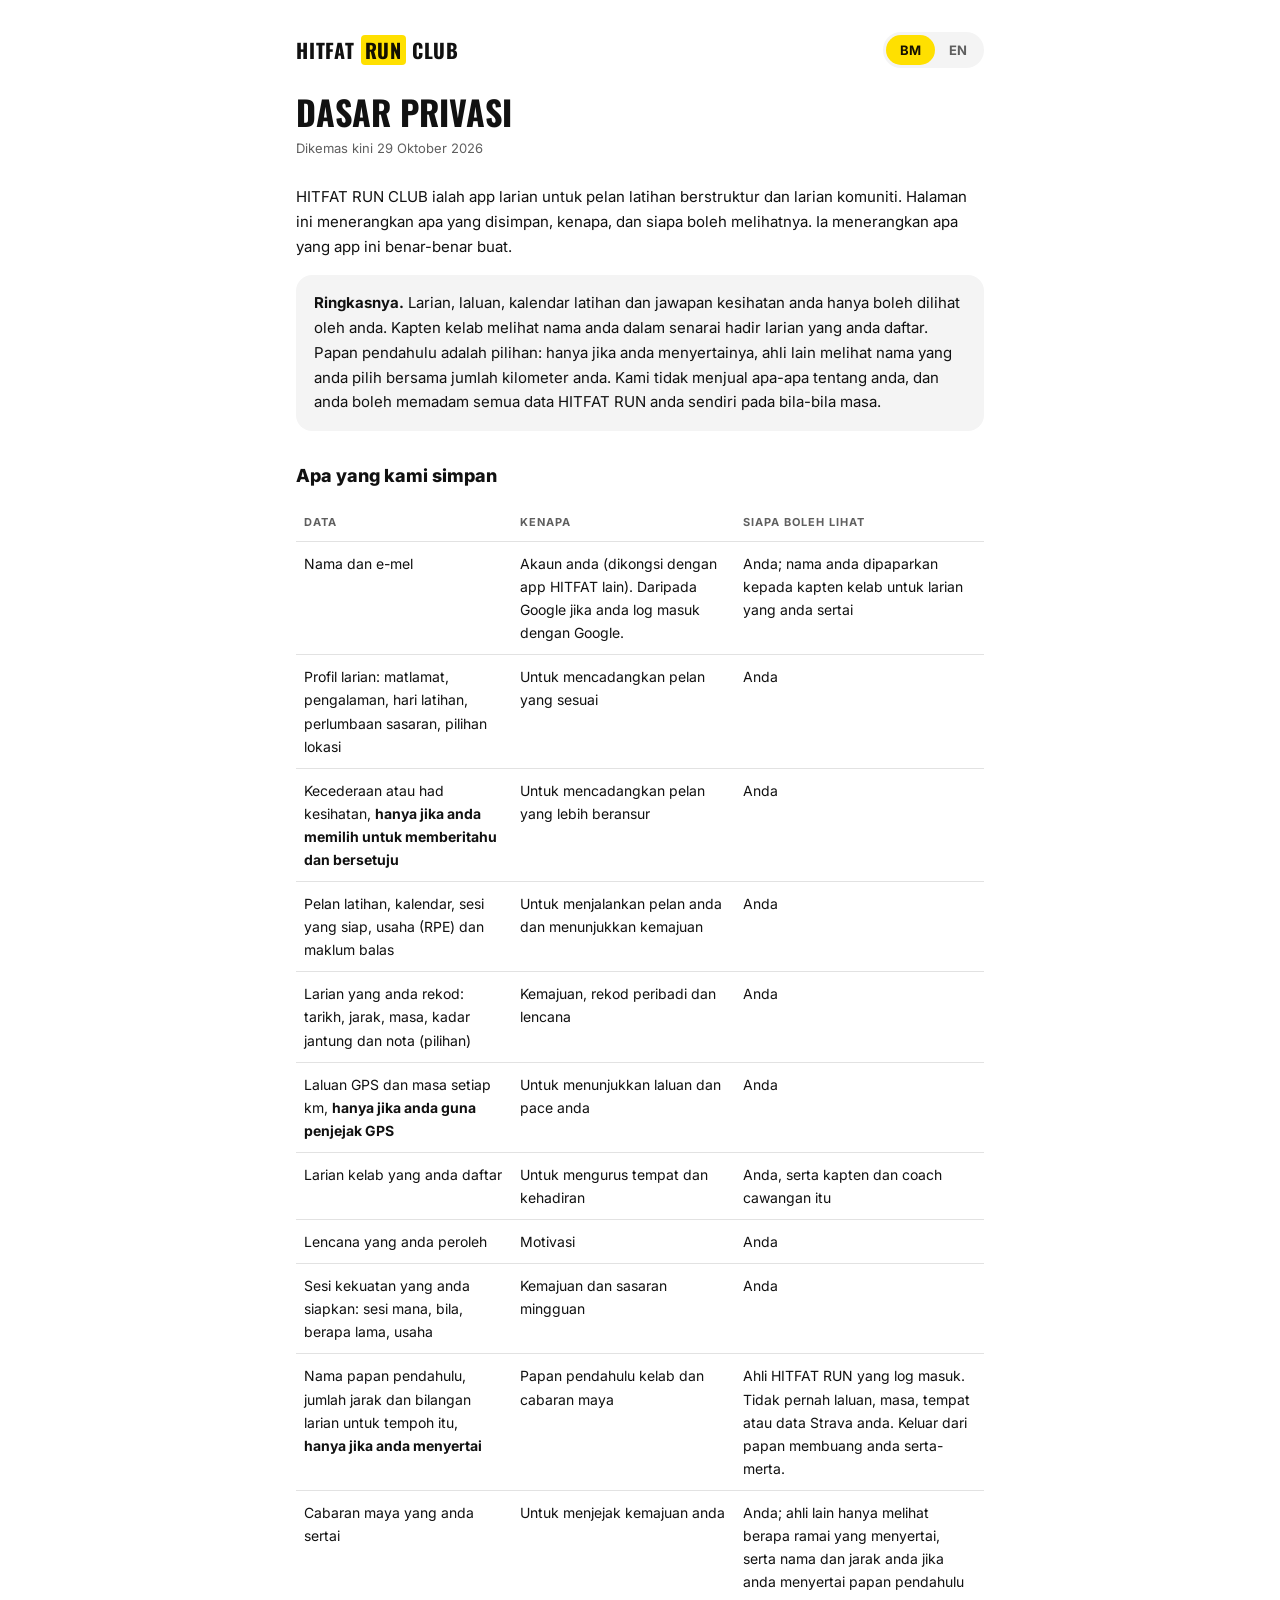
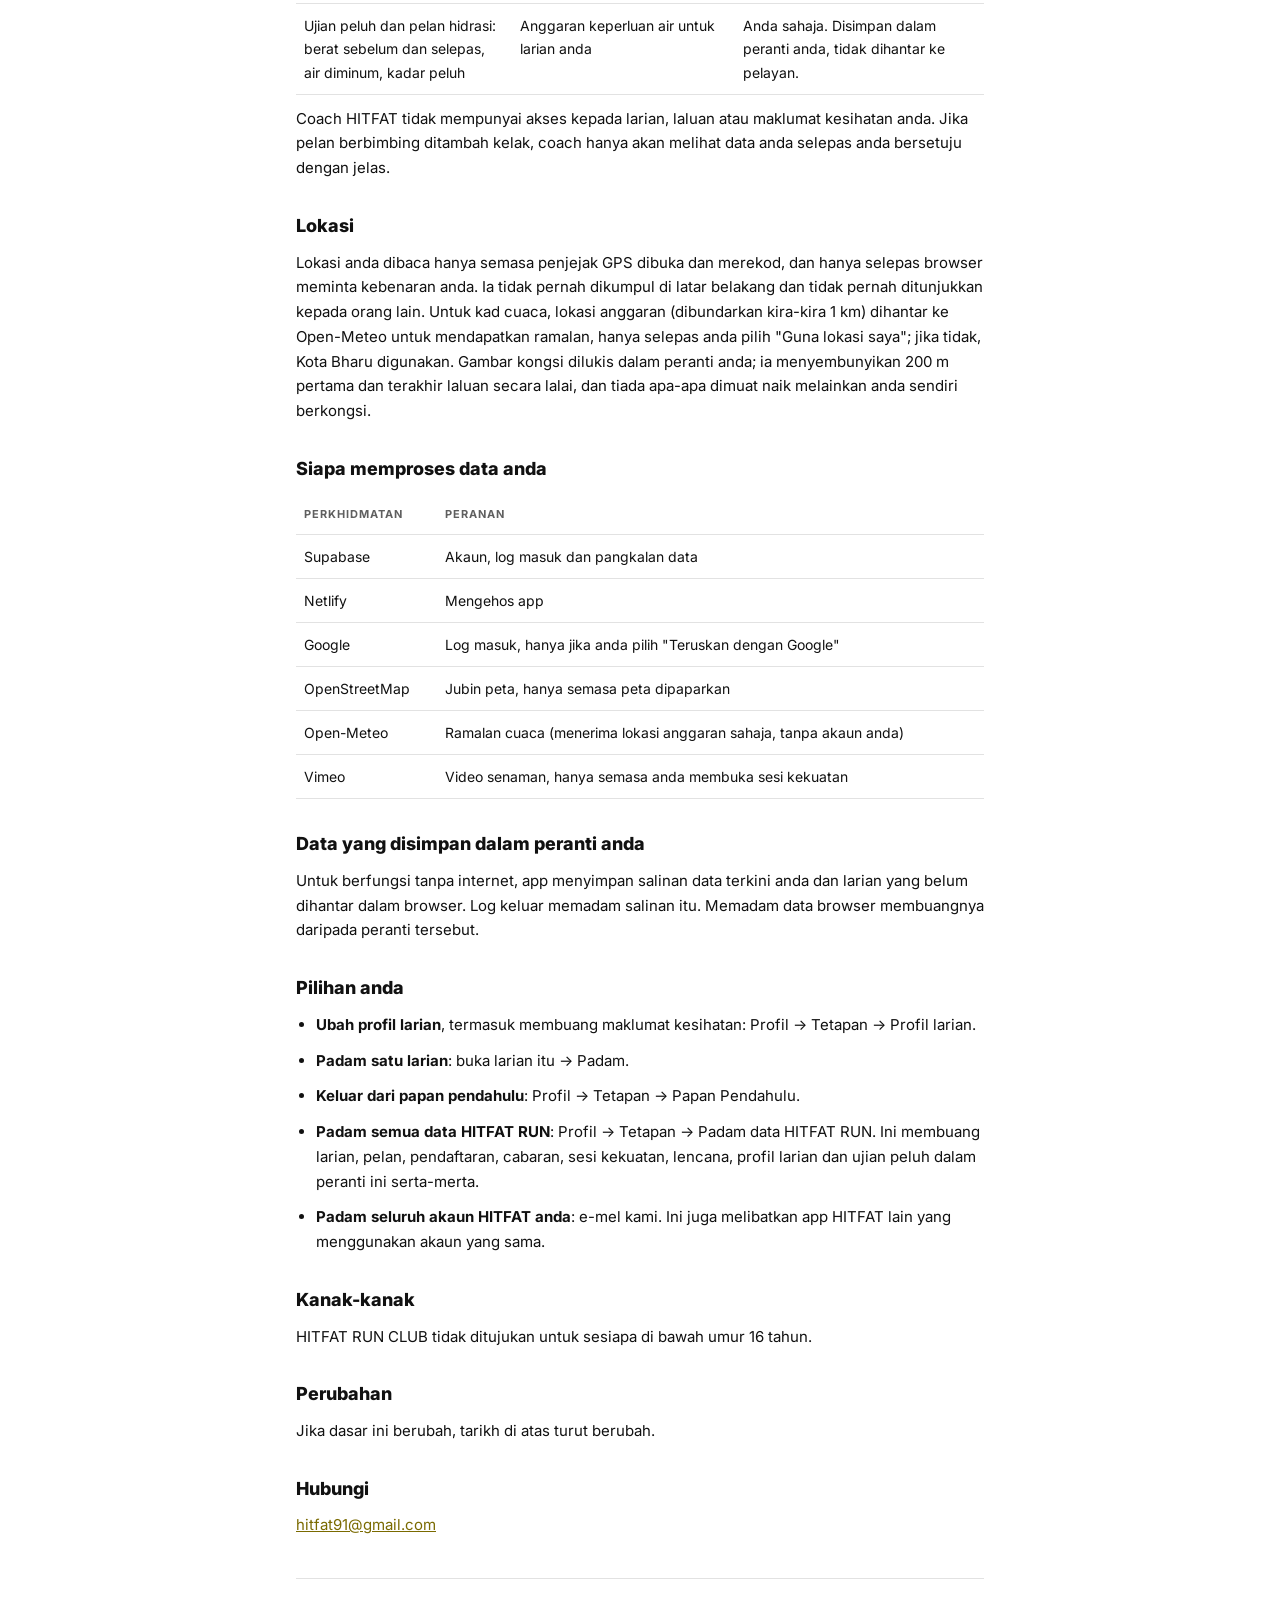
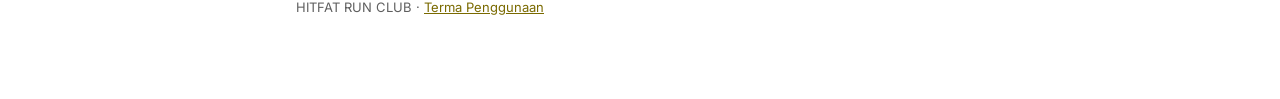
==== commit 351ac761: "Fasa 4: guided sweat test feeding the hydration plan - #/sweat: 3 steps (weigh before → run 45–60 mi" ====
--- a/privacy.html
+++ b/privacy.html
@@ -40,6 +40,7 @@
     <tr><td>Sesi kekuatan yang anda siapkan: sesi mana, bila, berapa lama, usaha</td><td>Kemajuan dan sasaran mingguan</td><td>Anda</td></tr>
     <tr><td>Nama papan pendahulu, jumlah jarak dan bilangan larian untuk tempoh itu, <b>hanya jika anda menyertai</b></td><td>Papan pendahulu kelab dan cabaran maya</td><td>Ahli HITFAT RUN yang log masuk. Tidak pernah laluan, masa, tempat atau data Strava anda. Keluar dari papan membuang anda serta-merta.</td></tr>
     <tr><td>Cabaran maya yang anda sertai</td><td>Untuk menjejak kemajuan anda</td><td>Anda; ahli lain hanya melihat berapa ramai yang menyertai, serta nama dan jarak anda jika anda menyertai papan pendahulu</td></tr>
+    <tr><td>Ujian peluh dan pelan hidrasi: berat sebelum dan selepas, air diminum, kadar peluh</td><td>Anggaran keperluan air untuk larian anda</td><td>Anda sahaja. Disimpan dalam peranti anda, tidak dihantar ke pelayan.</td></tr>
   </table>
   <p>Coach HITFAT tidak mempunyai akses kepada larian, laluan atau maklumat kesihatan anda. Jika pelan berbimbing
      ditambah kelak, coach hanya akan melihat data anda selepas anda bersetuju dengan jelas.</p>
@@ -72,7 +73,7 @@
     <li><b>Padam satu larian</b>: buka larian itu → Padam.</li>
     <li><b>Keluar dari papan pendahulu</b>: Profil → Tetapan → Papan Pendahulu.</li>
     <li><b>Padam semua data HITFAT RUN</b>: Profil → Tetapan → Padam data HITFAT RUN. Ini membuang larian, pelan,
-        pendaftaran, cabaran, sesi kekuatan, lencana dan profil larian anda serta-merta.</li>
+        pendaftaran, cabaran, sesi kekuatan, lencana, profil larian dan ujian peluh dalam peranti ini serta-merta.</li>
     <li><b>Padam seluruh akaun HITFAT anda</b>: e-mel kami. Ini juga melibatkan app HITFAT lain yang menggunakan akaun yang sama.</li>
   </ul>
 
@@ -114,6 +115,7 @@
     <tr><td>Strength sessions you complete: which session, when, how long, effort</td><td>Progress and weekly targets</td><td>You</td></tr>
     <tr><td>Leaderboard name and total distance and number of runs for the period, <b>only if you opt in</b></td><td>Club leaderboards and virtual challenges</td><td>Signed-in HITFAT RUN members. Never your routes, times, places or Strava data. Opting out removes you at once.</td></tr>
     <tr><td>Virtual challenges you join</td><td>To track your progress</td><td>You; other members see only how many joined, and your name and distance if you opted in to leaderboards</td></tr>
+    <tr><td>Sweat tests and hydration plans: weight before and after, fluid drunk, sweat rate</td><td>To estimate how much to drink on your runs</td><td>You only. Kept on your device, not sent to our servers.</td></tr>
   </table>
   <p>HITFAT coaches do not have access to your runs, routes or health information. If coached plans are added
      later, a coach will only see your data after you explicitly agree.</p>
@@ -146,7 +148,7 @@
     <li><b>Delete a run</b>: open the run → Delete.</li>
     <li><b>Leave the leaderboard</b>: Profile → Settings → Leaderboard.</li>
     <li><b>Delete all HITFAT RUN data</b>: Profile → Settings → Delete HITFAT RUN data. This removes your runs, plans,
-        registrations, challenges, strength sessions, badges and running profile immediately.</li>
+        registrations, challenges, strength sessions, badges, running profile and the sweat tests on this device immediately.</li>
     <li><b>Delete your whole HITFAT account</b>: email us. This also affects other HITFAT apps that use the same account.</li>
   </ul>
 
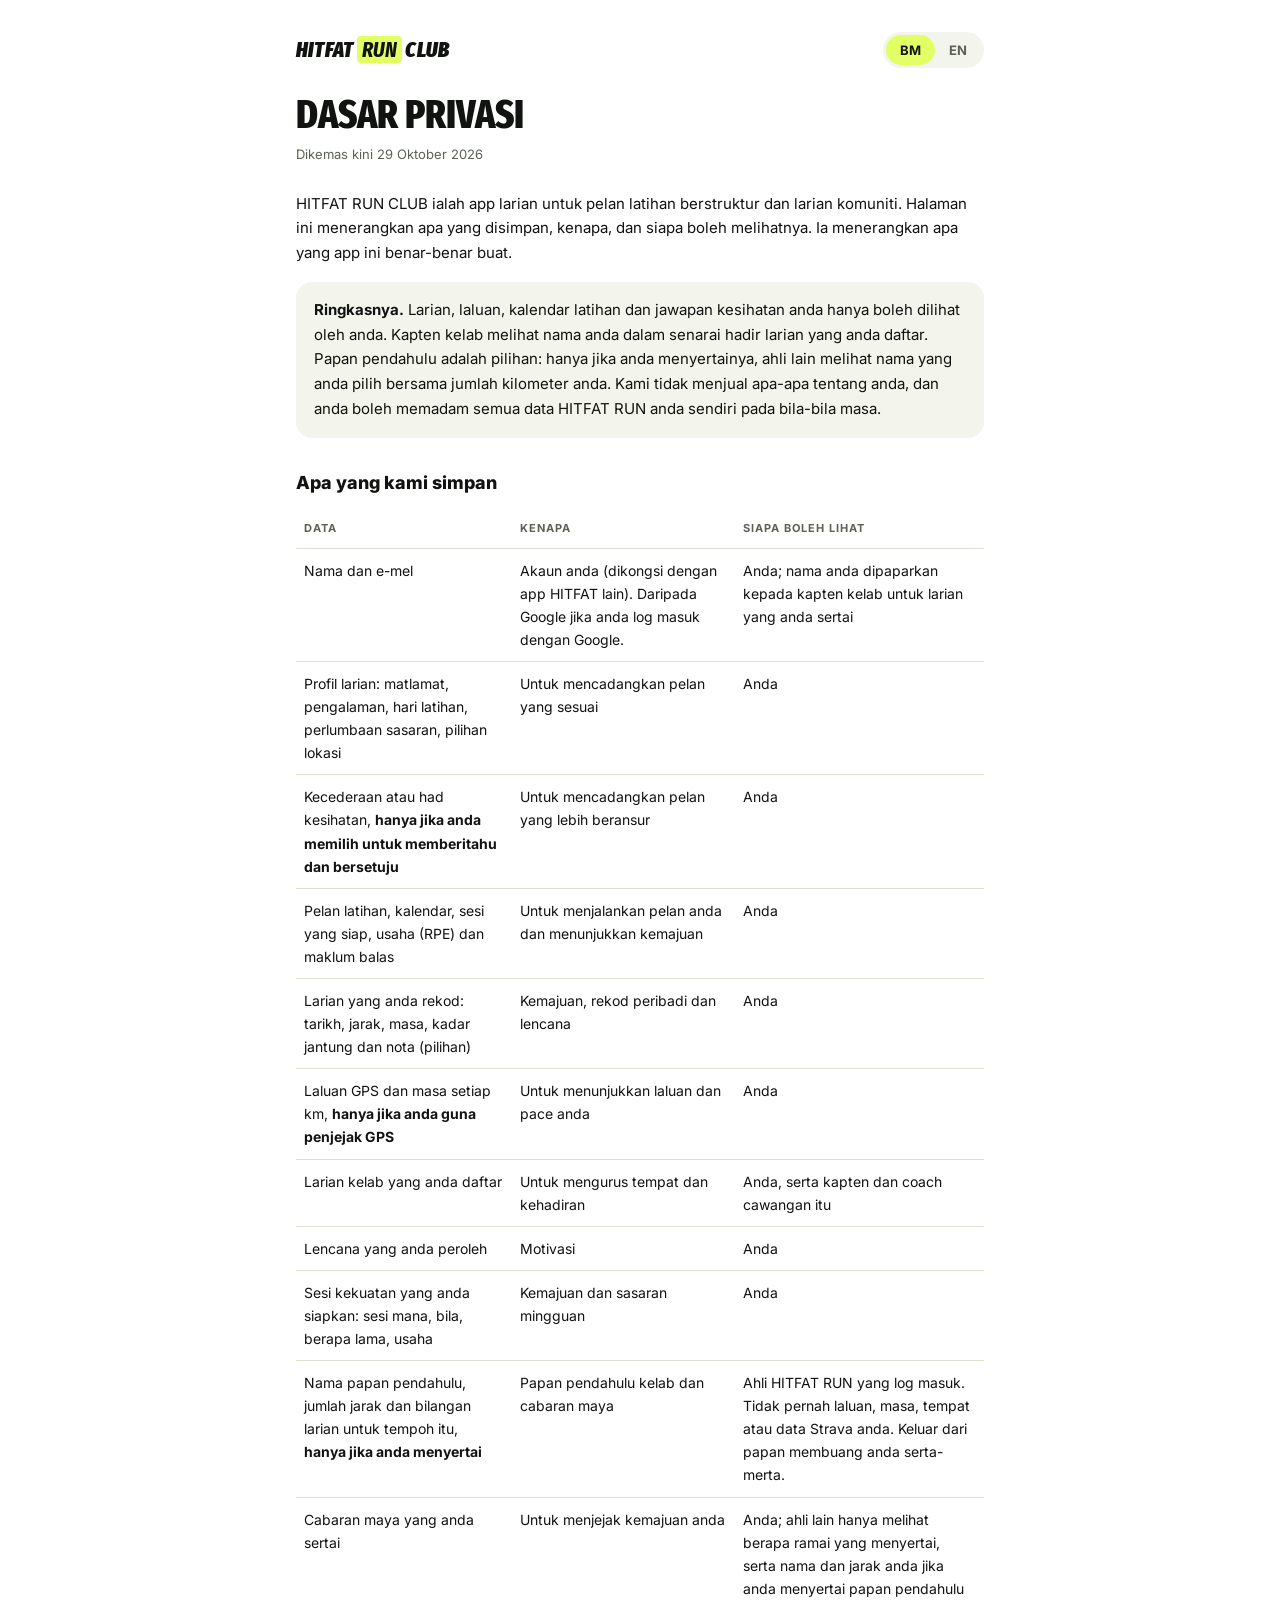
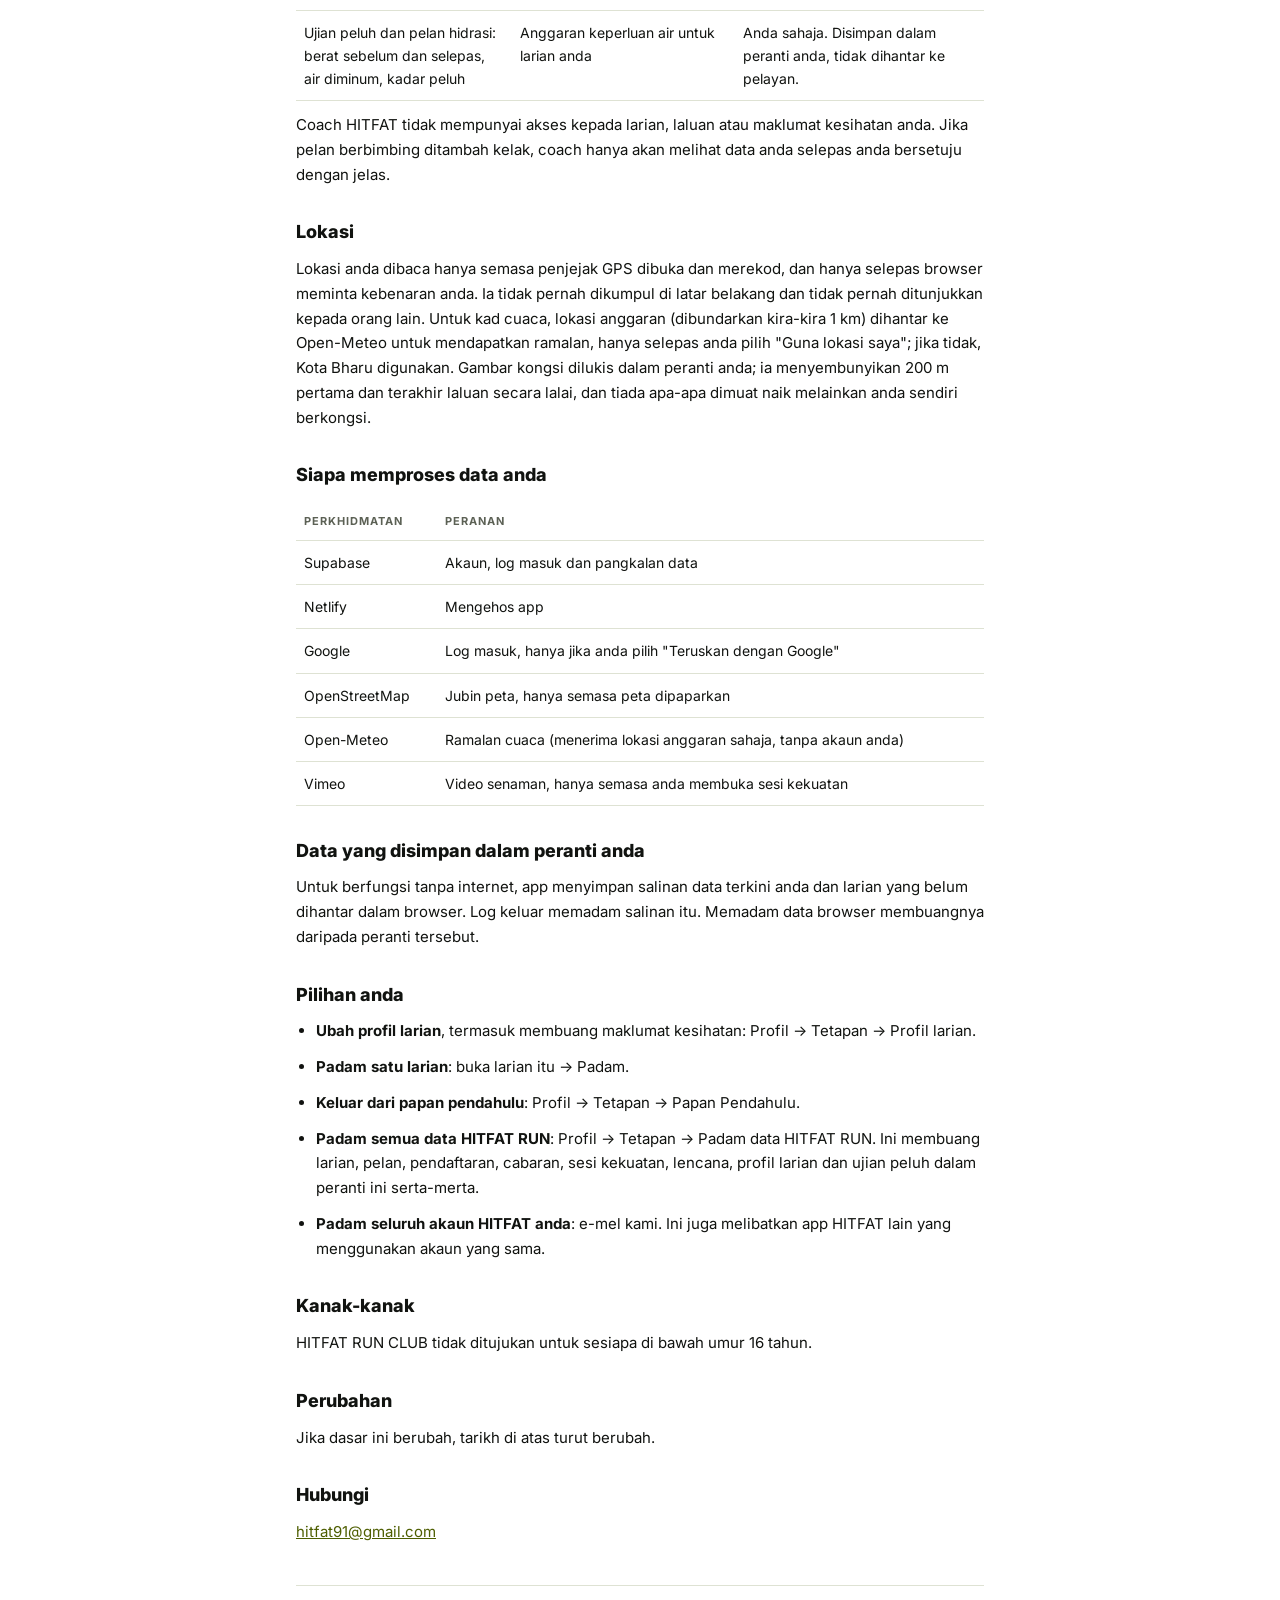
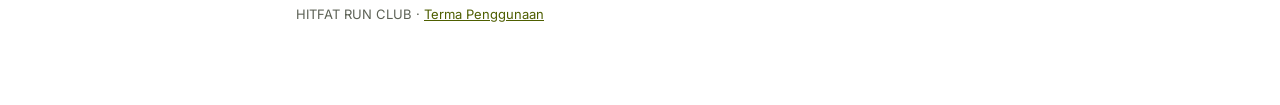
==== commit e3503f36: "HITFAT RUN identity: neon lime, HF shield, lanes - Palette from the brand board: neon #E2FF63, highl" ====
--- a/privacy.html
+++ b/privacy.html
@@ -5,7 +5,7 @@
 <meta name="viewport" content="width=device-width, initial-scale=1.0, viewport-fit=cover">
 <title>Dasar Privasi · Privacy Policy — HITFAT RUN CLUB</title>
 <link rel="icon" type="image/png" sizes="32x32" href="/favicon-32.png">
-<link rel="stylesheet" href="https://fonts.googleapis.com/css2?family=Oswald:wght@700&family=Inter:wght@400;600;800&display=swap">
+<link rel="stylesheet" href="https://fonts.googleapis.com/css2?family=Fira+Sans+Extra+Condensed:ital,wght@0,800;1,900&family=Inter:wght@400;600;800&display=swap">
 <link rel="stylesheet" href="/legal.css">
 <script src="/legal.js" defer></script>
 </head>
--- a/legal.css
+++ b/legal.css
@@ -1,12 +1,12 @@
 /* Shared by privacy.html and terms.html */
-:root{ --bg:#fff; --surface:#F4F4F4; --line:#E2E2E2; --text:#111; --muted:#5F5F5F; --link:#7A6A00; --accent:#111; }
-@media (prefers-color-scheme: dark){ :root{ --bg:#000; --surface:#0E0E0E; --line:#262626; --text:#fff; --muted:#9A9A9A; --link:#FFE000; --accent:#FFE000; } }
+:root{ --bg:#fff; --surface:#F3F5EC; --line:#DEE2D3; --text:#111310; --muted:#5C6155; --link:#4E5E00; }
+@media (prefers-color-scheme: dark){ :root{ --bg:#111310; --surface:#1A1D18; --line:#30352B; --text:#fff; --muted:#A3A99A; --link:#E2FF63; } }
 *{ box-sizing:border-box; margin:0; padding:0; }
 body{ background:var(--bg); color:var(--text); font-family:Inter,system-ui,sans-serif; line-height:1.65; }
 .wrap{ max-width:720px; margin:0 auto; padding:32px 16px 80px; }
-.brand{ font-family:Oswald,"Arial Narrow",sans-serif; font-weight:700; font-size:20px; letter-spacing:.04em; display:block; color:var(--text); text-decoration:none; }
-.brand b{ background:#FFE000; color:#141000; padding:0 4px; border-radius:4px; }
-h1{ font-family:Oswald,"Arial Narrow",sans-serif; font-size:34px; text-transform:uppercase; line-height:1.05; margin-bottom:8px; }
+.brand{ font-family:"Fira Sans Extra Condensed","Arial Narrow",sans-serif; font-weight:900; font-style:italic; font-size:22px; letter-spacing:.01em; display:block; color:var(--text); text-decoration:none; }
+.brand b{ background:#E2FF63; color:#111310; padding:0 5px; border-radius:4px; }
+h1{ font-family:"Fira Sans Extra Condensed","Arial Narrow",sans-serif; font-weight:800; font-size:40px; text-transform:uppercase; line-height:1.05; margin-bottom:8px; }
 h2{ font-size:18px; font-weight:800; margin:30px 0 10px; }
 .upd{ color:var(--muted); font-size:13px; margin-bottom:26px; }
 p,li{ font-size:15px; margin-bottom:11px; }
@@ -21,7 +21,7 @@
 .top{ display:flex; justify-content:space-between; align-items:center; gap:12px; margin-bottom:26px; }
 .lang{ display:flex; background:var(--surface); border-radius:999px; padding:3px; }
 .lang button{ font:700 13px Inter,sans-serif; border:0; background:none; color:var(--muted); padding:7px 14px; border-radius:999px; cursor:pointer; }
-.lang button[aria-pressed="true"]{ background:#FFE000; color:#141000; }
+.lang button[aria-pressed="true"]{ background:#E2FF63; color:#111310; }
 [hidden]{ display:none !important; }
 /* BM first even before legal.js runs; it switches html[lang] */
 section[lang="en"]{ display:none; } html[lang="en"] section[lang="en"]{ display:block; } html[lang="en"] section[lang="ms"]{ display:none; }
